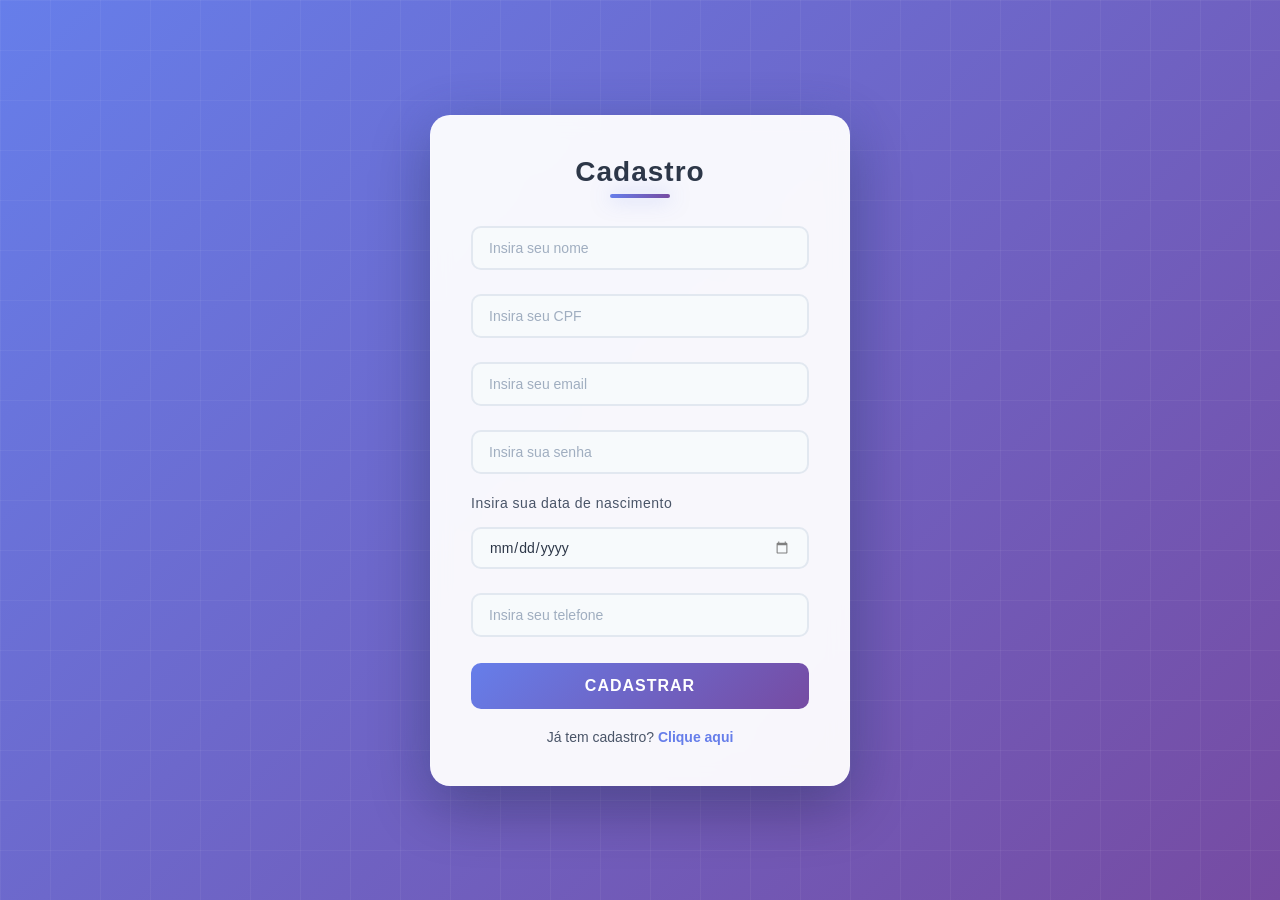
==== src/main/resources/templates/cadastro.html @ a70efd29 "beta version" ====
<!DOCTYPE html>
<html lang="en">
<head>
    <meta charset="UTF-8">
    <title>Estacionamento - Cadastro</title>
    <style>
        /* Reset e estilos base */
        * {
            margin: 0;
            padding: 0;
            box-sizing: border-box;
        }

        body {
            font-family: 'Segoe UI', Tahoma, Geneva, Verdana, sans-serif;
            min-height: 100vh;
            display: flex;
            justify-content: center;
            align-items: center;
            background: linear-gradient(135deg, #667eea 0%, #764ba2 100%);
            padding: 20px;
            position: relative;
            overflow-x: hidden;
        }

        /* Fundo com efeito tecnológico */
        body::before {
            content: '';
            position: fixed;
            top: 0;
            left: 0;
            right: 0;
            bottom: 0;
            background:
                linear-gradient(rgba(255,255,255,0.05) 1px, transparent 1px),
                linear-gradient(90deg, rgba(255,255,255,0.05) 1px, transparent 1px);
            background-size: 50px 50px;
            pointer-events: none;
            z-index: 0;
        }

        form {
            background: rgba(255, 255, 255, 0.95);
            backdrop-filter: blur(10px);
            padding: 40px;
            border-radius: 20px;
            box-shadow:
                0 20px 60px rgba(0, 0, 0, 0.3),
                0 0 40px rgba(102, 126, 234, 0.3);
            width: 100%;
            max-width: 420px;
            position: relative;
            z-index: 1;
            transition: transform 0.3s ease, box-shadow 0.3s ease;
            border: 1px solid rgba(255, 255, 255, 0.2);
            animation: slideUp 0.6s ease-out;
        }

        form:hover {
            transform: translateY(-5px);
            box-shadow:
                0 25px 70px rgba(0, 0, 0, 0.4),
                0 0 60px rgba(102, 126, 234, 0.4);
        }

        h2 {
            color: #2d3748;
            font-size: 28px;
            font-weight: 700;
            text-align: center;
            margin-bottom: 30px;
            position: relative;
            letter-spacing: 1px;
        }

        h2::after {
            content: '';
            position: absolute;
            bottom: -10px;
            left: 50%;
            transform: translateX(-50%);
            width: 60px;
            height: 4px;
            background: linear-gradient(90deg, #667eea, #764ba2);
            border-radius: 2px;
            box-shadow: 0 0 20px rgba(102, 126, 234, 0.5);
        }

        h4 {
            color: #4a5568;
            font-size: 14px;
            font-weight: 500;
            margin: 5px 0 8px 0;
            text-align: left;
            letter-spacing: 0.5px;
        }

        h3 {
            text-align: center;
            margin-top: 20px;
            font-size: 14px;
            font-weight: 400;
            color: #4a5568;
        }

        h3 a {
            color: #667eea;
            text-decoration: none;
            font-weight: 600;
            transition: all 0.3s ease;
            position: relative;
        }

        h3 a::after {
            content: '';
            position: absolute;
            bottom: -2px;
            left: 0;
            width: 0;
            height: 2px;
            background: linear-gradient(90deg, #667eea, #764ba2);
            transition: width 0.3s ease;
        }

        h3 a:hover {
            color: #764ba2;
        }

        h3 a:hover::after {
            width: 100%;
        }

        input {
            width: 100%;
            padding: 12px 16px;
            margin: 8px 0 16px 0;
            border: 2px solid #e2e8f0;
            border-radius: 10px;
            font-size: 14px;
            transition: all 0.3s ease;
            background: #f7fafc;
            color: #2d3748;
            outline: none;
            font-family: inherit;
            animation: fadeIn 0.5s ease-out forwards;
            opacity: 0;
        }

        /* Delay para cada input */
        input:nth-child(1) { animation-delay: 0.1s; }
        input:nth-child(2) { animation-delay: 0.2s; }
        input:nth-child(3) { animation-delay: 0.3s; }
        input:nth-child(4) { animation-delay: 0.4s; }
        input:nth-child(5) { animation-delay: 0.5s; }
        input:nth-child(6) { animation-delay: 0.6s; }

        input:focus {
            border-color: #667eea;
            background: white;
            box-shadow: 0 0 0 4px rgba(102, 126, 234, 0.1);
            transform: scale(1.01);
        }

        input::placeholder {
            color: #a0aec0;
            font-weight: 300;
        }

        input:hover {
            border-color: #a0aec0;
            background: white;
        }

        /* Inputs específicos */
        input[type="date"] {
            color: #2d3748;
            cursor: pointer;
            padding: 10px 16px;
        }

        input[type="date"]::-webkit-calendar-picker-indicator {
            filter: invert(0.5);
            cursor: pointer;
        }

        input[type="number"]::-webkit-inner-spin-button,
        input[type="number"]::-webkit-outer-spin-button {
            -webkit-appearance: none;
            margin: 0;
        }

        input[type="number"] {
            -moz-appearance: textfield;
        }

        button[type="submit"] {
            width: 100%;
            padding: 14px;
            background: linear-gradient(135deg, #667eea 0%, #764ba2 100%);
            color: white;
            border: none;
            border-radius: 10px;
            font-size: 16px;
            font-weight: 600;
            cursor: pointer;
            transition: all 0.3s ease;
            margin-top: 10px;
            letter-spacing: 1px;
            text-transform: uppercase;
            position: relative;
            overflow: hidden;
        }

        button[type="submit"]::before {
            content: '';
            position: absolute;
            top: 0;
            left: -100%;
            width: 100%;
            height: 100%;
            background: linear-gradient(90deg, transparent, rgba(255,255,255,0.2), transparent);
            transition: left 0.5s ease;
        }

        button[type="submit"]:hover {
            transform: translateY(-2px);
            box-shadow: 0 10px 30px rgba(102, 126, 234, 0.4);
        }

        button[type="submit"]:hover::before {
            left: 100%;
        }

        button[type="submit"]:active {
            transform: translateY(0px);
            box-shadow: 0 5px 15px rgba(102, 126, 234, 0.3);
        }

        /* Animações */
        @keyframes slideUp {
            from {
                opacity: 0;
                transform: translateY(30px);
            }
            to {
                opacity: 1;
                transform: translateY(0);
            }
        }

        @keyframes fadeIn {
            from {
                opacity: 0;
                transform: translateX(-20px);
            }
            to {
                opacity: 1;
                transform: translateX(0);
            }
        }

        /* Responsividade */
        @media (max-width: 480px) {
            form {
                padding: 25px 20px;
                margin: 10px;
            }

            h2 {
                font-size: 24px;
            }

            input {
                padding: 10px 14px;
                font-size: 13px;
            }

            button[type="submit"] {
                padding: 12px;
                font-size: 14px;
            }
        }
    </style>
</head>
<body>
<form method="post" action="/efetuarCadastro">
    <h2>Cadastro</h2>

    <input type="text" name="inputNomeCadastro" id="inputNome" placeholder="Insira seu nome">
    <input type="number" name="inputCPFCadastro" id="inputCPF" placeholder="Insira seu CPF">
    <input type="email" id="inputEmailCadastro" name="inputEmailCadastro" placeholder="Insira seu email">
    <input type="password" id="inputSenhaCadastro" name="inputSenhaCadastro" placeholder="Insira sua senha">

    <h4>Insira sua data de nascimento</h4>
    <input type="date" name="inputDataNascimentoCadastro" id="inputDataNascimento">

    <input type="number" name="inputTelefone" id="inputTelefone" placeholder="Insira seu telefone">

    <button type="submit">Cadastrar</button>

    <h3>Já tem cadastro? <a href="/">Clique aqui</a></h3>
</form>
</body>
</html>
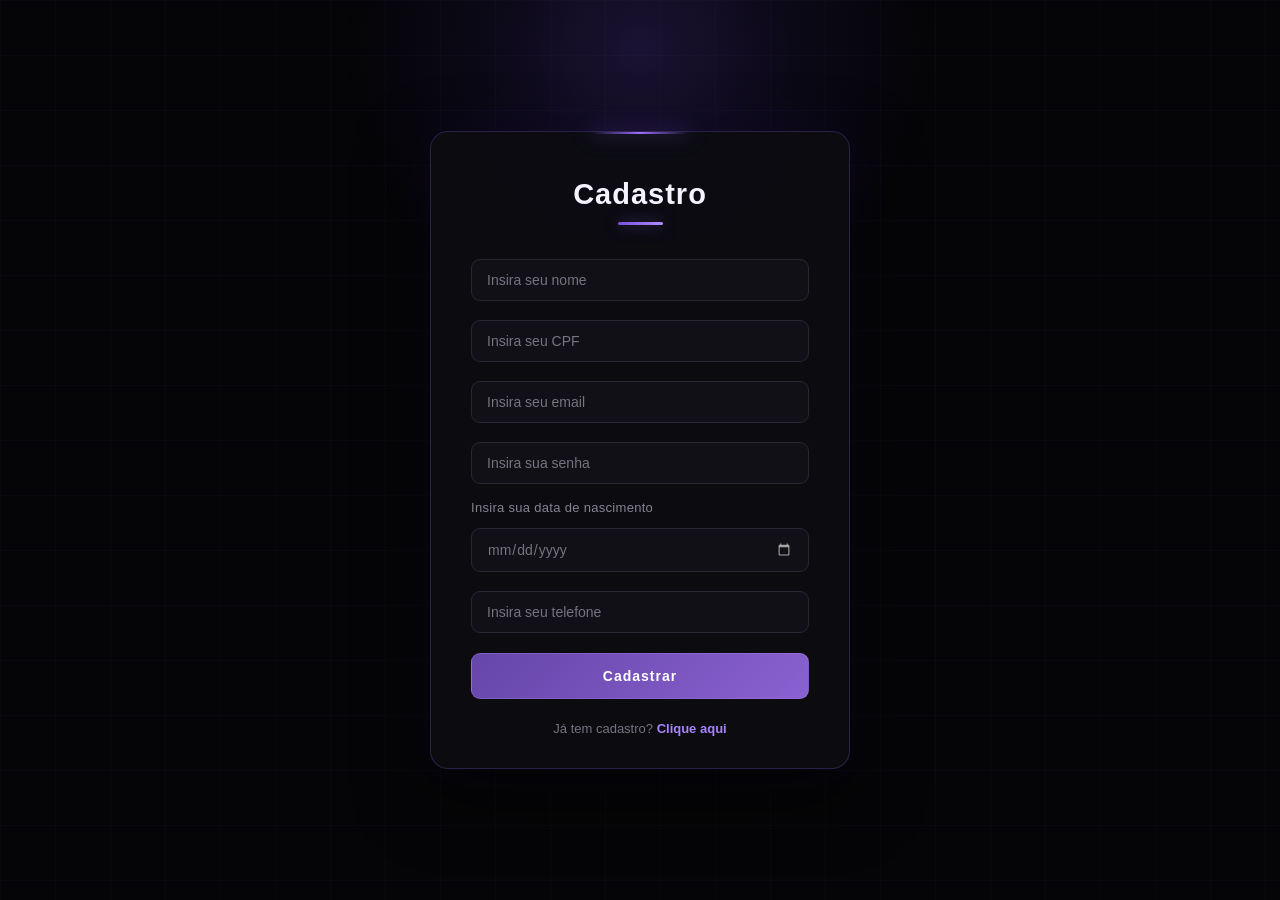
==== commit 45f85fb3: "v1" ====
--- a/src/main/resources/templates/cadastro.html
+++ b/src/main/resources/templates/cadastro.html
@@ -4,7 +4,6 @@
     <meta charset="UTF-8">
     <title>Estacionamento - Cadastro</title>
     <style>
-        /* Reset e estilos base */
         * {
             margin: 0;
             padding: 0;
@@ -17,169 +16,196 @@
             display: flex;
             justify-content: center;
             align-items: center;
-            background: linear-gradient(135deg, #667eea 0%, #764ba2 100%);
-            padding: 20px;
+            background: #050507;
+            padding: 25px 20px;
             position: relative;
             overflow-x: hidden;
         }
 
-        /* Fundo com efeito tecnológico */
         body::before {
             content: '';
             position: fixed;
-            top: 0;
-            left: 0;
-            right: 0;
-            bottom: 0;
+            inset: 0;
             background:
-                linear-gradient(rgba(255,255,255,0.05) 1px, transparent 1px),
-                linear-gradient(90deg, rgba(255,255,255,0.05) 1px, transparent 1px);
-            background-size: 50px 50px;
+                linear-gradient(rgba(150, 100, 255, 0.035) 1px, transparent 1px),
+                linear-gradient(90deg, rgba(150, 100, 255, 0.035) 1px, transparent 1px);
+            background-size: 55px 55px;
             pointer-events: none;
-            z-index: 0;
+        }
+
+        body::after {
+            content: '';
+            position: fixed;
+            width: 600px;
+            height: 600px;
+            top: -250px;
+            left: 50%;
+            transform: translateX(-50%);
+            background: radial-gradient(
+                circle,
+                rgba(125, 80, 255, 0.18) 0%,
+                rgba(100, 60, 220, 0.08) 35%,
+                transparent 70%
+            );
+            pointer-events: none;
         }
 
         form {
-            background: rgba(255, 255, 255, 0.95);
-            backdrop-filter: blur(10px);
-            padding: 40px;
-            border-radius: 20px;
-            box-shadow:
-                0 20px 60px rgba(0, 0, 0, 0.3),
-                0 0 40px rgba(102, 126, 234, 0.3);
+            background: rgba(12, 12, 17, 0.95);
+            backdrop-filter: blur(15px);
+            padding: 38px 40px 32px;
+            border-radius: 18px;
             width: 100%;
             max-width: 420px;
             position: relative;
             z-index: 1;
-            transition: transform 0.3s ease, box-shadow 0.3s ease;
-            border: 1px solid rgba(255, 255, 255, 0.2);
+            border: 1px solid rgba(155, 110, 255, 0.22);
+            box-shadow:
+                0 25px 70px rgba(0, 0, 0, 0.65),
+                0 0 50px rgba(120, 70, 255, 0.08);
             animation: slideUp 0.6s ease-out;
+            transition: 0.3s ease;
         }
 
         form:hover {
-            transform: translateY(-5px);
+            border-color: rgba(155, 110, 255, 0.4);
             box-shadow:
-                0 25px 70px rgba(0, 0, 0, 0.4),
-                0 0 60px rgba(102, 126, 234, 0.4);
-        }
-
-        h2 {
-            color: #2d3748;
-            font-size: 28px;
-            font-weight: 700;
-            text-align: center;
-            margin-bottom: 30px;
-            position: relative;
-            letter-spacing: 1px;
-        }
-
-        h2::after {
+                0 30px 80px rgba(0, 0, 0, 0.75),
+                0 0 60px rgba(120, 70, 255, 0.13);
+        }
+
+        form::before {
             content: '';
             position: absolute;
-            bottom: -10px;
+            top: 0;
             left: 50%;
             transform: translateX(-50%);
-            width: 60px;
-            height: 4px;
-            background: linear-gradient(90deg, #667eea, #764ba2);
-            border-radius: 2px;
-            box-shadow: 0 0 20px rgba(102, 126, 234, 0.5);
+            width: 100px;
+            height: 2px;
+            background: linear-gradient(
+                90deg,
+                transparent,
+                #9a6cff,
+                transparent
+            );
+            box-shadow: 0 0 20px rgba(154, 108, 255, 0.8);
+        }
+
+        h2 {
+            color: #f5f3ff;
+            font-size: 29px;
+            font-weight: 600;
+            text-align: center;
+            margin: 8px 0 28px;
+            letter-spacing: 1px;
+        }
+
+        h2::after {
+            content: '';
+            display: block;
+            width: 45px;
+            height: 3px;
+            margin: 11px auto 0;
+            border-radius: 5px;
+            background: linear-gradient(90deg, #7650d9, #b18cff);
+            box-shadow: 0 0 15px rgba(150, 100, 255, 0.5);
         }
 
         h4 {
-            color: #4a5568;
-            font-size: 14px;
+            color: #888391;
+            font-size: 13px;
             font-weight: 500;
-            margin: 5px 0 8px 0;
-            text-align: left;
-            letter-spacing: 0.5px;
+            margin: 3px 0 7px;
+            letter-spacing: 0.3px;
         }
 
         h3 {
             text-align: center;
-            margin-top: 20px;
-            font-size: 14px;
+            margin-top: 22px;
+            font-size: 13px;
             font-weight: 400;
-            color: #4a5568;
+            color: #777481;
         }
 
         h3 a {
-            color: #667eea;
+            color: #a984ff;
             text-decoration: none;
             font-weight: 600;
-            transition: all 0.3s ease;
-            position: relative;
-        }
-
-        h3 a::after {
-            content: '';
-            position: absolute;
-            bottom: -2px;
-            left: 0;
-            width: 0;
-            height: 2px;
-            background: linear-gradient(90deg, #667eea, #764ba2);
-            transition: width 0.3s ease;
+            transition: 0.3s ease;
         }
 
         h3 a:hover {
-            color: #764ba2;
-        }
-
-        h3 a:hover::after {
-            width: 100%;
+            color: #c2a9ff;
+            text-shadow: 0 0 12px rgba(170, 130, 255, 0.4);
         }
 
         input {
             width: 100%;
-            padding: 12px 16px;
-            margin: 8px 0 16px 0;
-            border: 2px solid #e2e8f0;
-            border-radius: 10px;
+            padding: 12px 15px;
+            margin: 6px 0 13px;
+            border: 1px solid #292732;
+            border-radius: 9px;
             font-size: 14px;
-            transition: all 0.3s ease;
-            background: #f7fafc;
-            color: #2d3748;
+            background: #101016;
+            color: #eeeaff;
             outline: none;
             font-family: inherit;
+            transition: 0.3s ease;
             animation: fadeIn 0.5s ease-out forwards;
             opacity: 0;
         }
 
-        /* Delay para cada input */
-        input:nth-child(1) { animation-delay: 0.1s; }
-        input:nth-child(2) { animation-delay: 0.2s; }
-        input:nth-child(3) { animation-delay: 0.3s; }
-        input:nth-child(4) { animation-delay: 0.4s; }
-        input:nth-child(5) { animation-delay: 0.5s; }
-        input:nth-child(6) { animation-delay: 0.6s; }
+        input:nth-child(1) {
+            animation-delay: 0.1s;
+        }
+
+        input:nth-child(2) {
+            animation-delay: 0.2s;
+        }
+
+        input:nth-child(3) {
+            animation-delay: 0.3s;
+        }
+
+        input:nth-child(4) {
+            animation-delay: 0.4s;
+        }
+
+        input:nth-child(5) {
+            animation-delay: 0.5s;
+        }
+
+        input:nth-child(6) {
+            animation-delay: 0.6s;
+        }
 
         input:focus {
-            border-color: #667eea;
-            background: white;
-            box-shadow: 0 0 0 4px rgba(102, 126, 234, 0.1);
-            transform: scale(1.01);
+            border-color: #9068e8;
+            background: #12121a;
+            box-shadow:
+                0 0 0 3px rgba(144, 104, 232, 0.08),
+                0 0 20px rgba(144, 104, 232, 0.08);
+        }
+
+        input:hover {
+            border-color: #3b3549;
         }
 
         input::placeholder {
-            color: #a0aec0;
-            font-weight: 300;
-        }
-
-        input:hover {
-            border-color: #a0aec0;
-            background: white;
-        }
-
-        /* Inputs específicos */
+            color: #777382;
+        }
+
         input[type="date"] {
-            color: #2d3748;
+            color: #777382;
             cursor: pointer;
-            padding: 10px 16px;
+        }
+
+        input[type="date"]:focus {
+            color: #eeeaff;
         }
 
         input[type="date"]::-webkit-calendar-picker-indicator {
-            filter: invert(0.5);
+            filter: invert(0.65);
             cursor: pointer;
         }
 
@@ -196,17 +222,20 @@
         button[type="submit"] {
             width: 100%;
             padding: 14px;
-            background: linear-gradient(135deg, #667eea 0%, #764ba2 100%);
+            margin-top: 7px;
+            border: 1px solid rgba(177, 140, 255, 0.3);
+            border-radius: 9px;
+            background: linear-gradient(
+                135deg,
+                #6546a9,
+                #8a61d1
+            );
             color: white;
-            border: none;
-            border-radius: 10px;
-            font-size: 16px;
+            font-size: 14px;
             font-weight: 600;
             cursor: pointer;
-            transition: all 0.3s ease;
-            margin-top: 10px;
             letter-spacing: 1px;
-            text-transform: uppercase;
+            transition: 0.3s ease;
             position: relative;
             overflow: hidden;
         }
@@ -214,75 +243,87 @@
         button[type="submit"]::before {
             content: '';
             position: absolute;
-            top: 0;
-            left: -100%;
-            width: 100%;
-            height: 100%;
-            background: linear-gradient(90deg, transparent, rgba(255,255,255,0.2), transparent);
-            transition: left 0.5s ease;
+            inset: 0;
+            background: linear-gradient(
+                90deg,
+                transparent,
+                rgba(255,255,255,0.15),
+                transparent
+            );
+            transform: translateX(-100%);
+            transition: 0.5s ease;
         }
 
         button[type="submit"]:hover {
             transform: translateY(-2px);
-            box-shadow: 0 10px 30px rgba(102, 126, 234, 0.4);
+            background: linear-gradient(
+                135deg,
+                #7351bb,
+                #956be0
+            );
+            box-shadow:
+                0 10px 30px rgba(120, 75, 220, 0.25),
+                0 0 20px rgba(140, 90, 240, 0.12);
         }
 
         button[type="submit"]:hover::before {
-            left: 100%;
+            transform: translateX(100%);
         }
 
         button[type="submit"]:active {
-            transform: translateY(0px);
-            box-shadow: 0 5px 15px rgba(102, 126, 234, 0.3);
-        }
-
-        /* Animações */
+            transform: translateY(0);
+        }
+
         @keyframes slideUp {
             from {
                 opacity: 0;
-                transform: translateY(30px);
-            }
+                transform: translateY(30px) scale(0.97);
+            }
+
+            to {
+                opacity: 1;
+                transform: translateY(0) scale(1);
+            }
+        }
+
+        @keyframes fadeIn {
+            from {
+                opacity: 0;
+                transform: translateY(10px);
+            }
+
             to {
                 opacity: 1;
                 transform: translateY(0);
             }
         }
 
-        @keyframes fadeIn {
-            from {
-                opacity: 0;
-                transform: translateX(-20px);
-            }
-            to {
-                opacity: 1;
-                transform: translateX(0);
-            }
-        }
-
-        /* Responsividade */
         @media (max-width: 480px) {
+            body {
+                padding: 20px 15px;
+            }
+
             form {
-                padding: 25px 20px;
-                margin: 10px;
+                padding: 32px 22px 28px;
             }
 
             h2 {
-                font-size: 24px;
+                font-size: 26px;
             }
 
             input {
-                padding: 10px 14px;
+                padding: 11px 13px;
                 font-size: 13px;
             }
 
             button[type="submit"] {
-                padding: 12px;
-                font-size: 14px;
+                padding: 13px;
             }
         }
     </style>
 </head>
 <body>
+
 <form method="post" action="/efetuarCadastro">
     <h2>Cadastro</h2>
 
@@ -292,6 +333,7 @@
     <input type="password" id="inputSenhaCadastro" name="inputSenhaCadastro" placeholder="Insira sua senha">
 
     <h4>Insira sua data de nascimento</h4>
+
     <input type="date" name="inputDataNascimentoCadastro" id="inputDataNascimento">
 
     <input type="number" name="inputTelefone" id="inputTelefone" placeholder="Insira seu telefone">
@@ -300,5 +342,6 @@
 
     <h3>Já tem cadastro? <a href="/">Clique aqui</a></h3>
 </form>
+
 </body>
 </html>
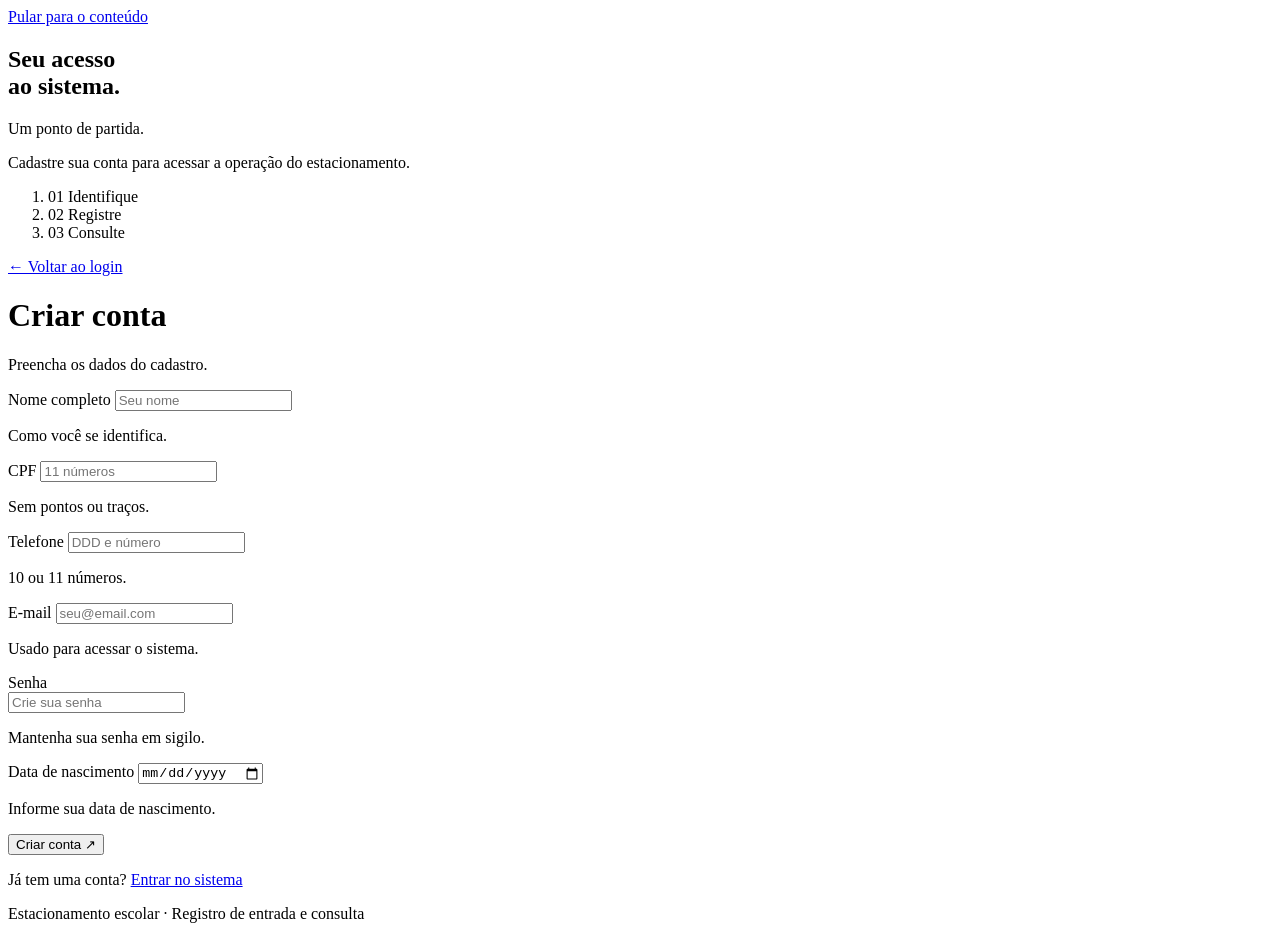
==== commit 2db17240: "v2.0" ====
--- a/src/main/resources/templates/cadastro.html
+++ b/src/main/resources/templates/cadastro.html
@@ -1,347 +1,184 @@
-<!DOCTYPE html>
-<html lang="en">
-<head>
-    <meta charset="UTF-8">
-    <title>Estacionamento - Cadastro</title>
-    <style>
-        * {
-            margin: 0;
-            padding: 0;
-            box-sizing: border-box;
-        }
-
-        body {
-            font-family: 'Segoe UI', Tahoma, Geneva, Verdana, sans-serif;
-            min-height: 100vh;
-            display: flex;
-            justify-content: center;
-            align-items: center;
-            background: #050507;
-            padding: 25px 20px;
-            position: relative;
-            overflow-x: hidden;
-        }
-
-        body::before {
-            content: '';
-            position: fixed;
-            inset: 0;
-            background:
-                linear-gradient(rgba(150, 100, 255, 0.035) 1px, transparent 1px),
-                linear-gradient(90deg, rgba(150, 100, 255, 0.035) 1px, transparent 1px);
-            background-size: 55px 55px;
-            pointer-events: none;
-        }
-
-        body::after {
-            content: '';
-            position: fixed;
-            width: 600px;
-            height: 600px;
-            top: -250px;
-            left: 50%;
-            transform: translateX(-50%);
-            background: radial-gradient(
-                circle,
-                rgba(125, 80, 255, 0.18) 0%,
-                rgba(100, 60, 220, 0.08) 35%,
-                transparent 70%
-            );
-            pointer-events: none;
-        }
-
-        form {
-            background: rgba(12, 12, 17, 0.95);
-            backdrop-filter: blur(15px);
-            padding: 38px 40px 32px;
-            border-radius: 18px;
-            width: 100%;
-            max-width: 420px;
-            position: relative;
-            z-index: 1;
-            border: 1px solid rgba(155, 110, 255, 0.22);
-            box-shadow:
-                0 25px 70px rgba(0, 0, 0, 0.65),
-                0 0 50px rgba(120, 70, 255, 0.08);
-            animation: slideUp 0.6s ease-out;
-            transition: 0.3s ease;
-        }
-
-        form:hover {
-            border-color: rgba(155, 110, 255, 0.4);
-            box-shadow:
-                0 30px 80px rgba(0, 0, 0, 0.75),
-                0 0 60px rgba(120, 70, 255, 0.13);
-        }
-
-        form::before {
-            content: '';
-            position: absolute;
-            top: 0;
-            left: 50%;
-            transform: translateX(-50%);
-            width: 100px;
-            height: 2px;
-            background: linear-gradient(
-                90deg,
-                transparent,
-                #9a6cff,
-                transparent
-            );
-            box-shadow: 0 0 20px rgba(154, 108, 255, 0.8);
-        }
-
-        h2 {
-            color: #f5f3ff;
-            font-size: 29px;
-            font-weight: 600;
-            text-align: center;
-            margin: 8px 0 28px;
-            letter-spacing: 1px;
-        }
-
-        h2::after {
-            content: '';
-            display: block;
-            width: 45px;
-            height: 3px;
-            margin: 11px auto 0;
-            border-radius: 5px;
-            background: linear-gradient(90deg, #7650d9, #b18cff);
-            box-shadow: 0 0 15px rgba(150, 100, 255, 0.5);
-        }
-
-        h4 {
-            color: #888391;
-            font-size: 13px;
-            font-weight: 500;
-            margin: 3px 0 7px;
-            letter-spacing: 0.3px;
-        }
-
-        h3 {
-            text-align: center;
-            margin-top: 22px;
-            font-size: 13px;
-            font-weight: 400;
-            color: #777481;
-        }
-
-        h3 a {
-            color: #a984ff;
-            text-decoration: none;
-            font-weight: 600;
-            transition: 0.3s ease;
-        }
-
-        h3 a:hover {
-            color: #c2a9ff;
-            text-shadow: 0 0 12px rgba(170, 130, 255, 0.4);
-        }
-
-        input {
-            width: 100%;
-            padding: 12px 15px;
-            margin: 6px 0 13px;
-            border: 1px solid #292732;
-            border-radius: 9px;
-            font-size: 14px;
-            background: #101016;
-            color: #eeeaff;
-            outline: none;
-            font-family: inherit;
-            transition: 0.3s ease;
-            animation: fadeIn 0.5s ease-out forwards;
-            opacity: 0;
-        }
-
-        input:nth-child(1) {
-            animation-delay: 0.1s;
-        }
-
-        input:nth-child(2) {
-            animation-delay: 0.2s;
-        }
-
-        input:nth-child(3) {
-            animation-delay: 0.3s;
-        }
-
-        input:nth-child(4) {
-            animation-delay: 0.4s;
-        }
-
-        input:nth-child(5) {
-            animation-delay: 0.5s;
-        }
-
-        input:nth-child(6) {
-            animation-delay: 0.6s;
-        }
-
-        input:focus {
-            border-color: #9068e8;
-            background: #12121a;
-            box-shadow:
-                0 0 0 3px rgba(144, 104, 232, 0.08),
-                0 0 20px rgba(144, 104, 232, 0.08);
-        }
-
-        input:hover {
-            border-color: #3b3549;
-        }
-
-        input::placeholder {
-            color: #777382;
-        }
-
-        input[type="date"] {
-            color: #777382;
-            cursor: pointer;
-        }
-
-        input[type="date"]:focus {
-            color: #eeeaff;
-        }
-
-        input[type="date"]::-webkit-calendar-picker-indicator {
-            filter: invert(0.65);
-            cursor: pointer;
-        }
-
-        input[type="number"]::-webkit-inner-spin-button,
-        input[type="number"]::-webkit-outer-spin-button {
-            -webkit-appearance: none;
-            margin: 0;
-        }
-
-        input[type="number"] {
-            -moz-appearance: textfield;
-        }
-
-        button[type="submit"] {
-            width: 100%;
-            padding: 14px;
-            margin-top: 7px;
-            border: 1px solid rgba(177, 140, 255, 0.3);
-            border-radius: 9px;
-            background: linear-gradient(
-                135deg,
-                #6546a9,
-                #8a61d1
-            );
-            color: white;
-            font-size: 14px;
-            font-weight: 600;
-            cursor: pointer;
-            letter-spacing: 1px;
-            transition: 0.3s ease;
-            position: relative;
-            overflow: hidden;
-        }
-
-        button[type="submit"]::before {
-            content: '';
-            position: absolute;
-            inset: 0;
-            background: linear-gradient(
-                90deg,
-                transparent,
-                rgba(255,255,255,0.15),
-                transparent
-            );
-            transform: translateX(-100%);
-            transition: 0.5s ease;
-        }
-
-        button[type="submit"]:hover {
-            transform: translateY(-2px);
-            background: linear-gradient(
-                135deg,
-                #7351bb,
-                #956be0
-            );
-            box-shadow:
-                0 10px 30px rgba(120, 75, 220, 0.25),
-                0 0 20px rgba(140, 90, 240, 0.12);
-        }
-
-        button[type="submit"]:hover::before {
-            transform: translateX(100%);
-        }
-
-        button[type="submit"]:active {
-            transform: translateY(0);
-        }
-
-        @keyframes slideUp {
-            from {
-                opacity: 0;
-                transform: translateY(30px) scale(0.97);
-            }
-
-            to {
-                opacity: 1;
-                transform: translateY(0) scale(1);
-            }
-        }
-
-        @keyframes fadeIn {
-            from {
-                opacity: 0;
-                transform: translateY(10px);
-            }
-
-            to {
-                opacity: 1;
-                transform: translateY(0);
-            }
-        }
-
-        @media (max-width: 480px) {
-            body {
-                padding: 20px 15px;
-            }
-
-            form {
-                padding: 32px 22px 28px;
-            }
-
-            h2 {
-                font-size: 26px;
-            }
-
-            input {
-                padding: 11px 13px;
-                font-size: 13px;
-            }
-
-            button[type="submit"] {
-                padding: 13px;
-            }
-        }
-    </style>
-</head>
-<body>
-
-<form method="post" action="/efetuarCadastro">
-    <h2>Cadastro</h2>
-
-    <input type="text" name="inputNomeCadastro" id="inputNome" placeholder="Insira seu nome">
-    <input type="number" name="inputCPFCadastro" id="inputCPF" placeholder="Insira seu CPF">
-    <input type="email" id="inputEmailCadastro" name="inputEmailCadastro" placeholder="Insira seu email">
-    <input type="password" id="inputSenhaCadastro" name="inputSenhaCadastro" placeholder="Insira sua senha">
-
-    <h4>Insira sua data de nascimento</h4>
-
-    <input type="date" name="inputDataNascimentoCadastro" id="inputDataNascimento">
-
-    <input type="number" name="inputTelefone" id="inputTelefone" placeholder="Insira seu telefone">
-
-    <button type="submit">Cadastrar</button>
-
-    <h3>Já tem cadastro? <a href="/">Clique aqui</a></h3>
-</form>
-
-</body>
-</html>+<!doctype html>
+<html lang="pt-BR" xmlns:th="http://www.thymeleaf.org">
+  <head
+    th:replace="~{fragments/layout :: head('Criar conta', '/css/system.css')}"
+  ></head>
+  <body id="top" class="auth-page">
+    <a class="skip-link" href="#conteudo">Pular para o conteúdo</a>
+    <div class="auth-layout">
+      <aside class="auth-scene">
+        <a th:replace="~{fragments/layout :: brand}"></a>
+        <div class="auth-story">
+          <h2>
+            Seu acesso
+            <br />
+            <span>ao sistema.</span>
+          </h2>
+          <p class="auth-tagline">Um ponto de partida.</p>
+          <p class="auth-description">
+            Cadastre sua conta para acessar a operação do estacionamento.
+          </p>
+        </div>
+        <ol class="auth-steps" aria-label="O fluxo do sistema">
+          <li>
+            <span>01</span>
+            Identifique
+          </li>
+          <li>
+            <span>02</span>
+            Registre
+          </li>
+          <li>
+            <span>03</span>
+            Consulte
+          </li>
+        </ol>
+      </aside>
+      <main class="auth-main" id="conteudo">
+        <div class="auth-content auth-content-wide">
+          <a class="back-link" href="/login">← Voltar ao login</a>
+          <h1>Criar conta</h1>
+          <p class="muted">Preencha os dados do cadastro.</p>
+          <p
+            class="notice notice-error"
+            role="alert"
+            th:if="${erroCadastro}"
+            th:text="${erroCadastro}"
+          ></p>
+          <form
+            action="/efetuarCadastro"
+            method="post"
+            data-submit
+            data-pending-label="Criando conta…"
+          >
+            <div class="field">
+              <label for="inputNome">Nome completo</label>
+              <input
+                type="text"
+                id="inputNome"
+                name="inputNomeCadastro"
+                autocomplete="name"
+                placeholder="Seu nome"
+                required
+                maxlength="120"
+                aria-describedby="name-help"
+                th:value="${usuario != null ? usuario.inputNomeCadastro : ''}"
+              />
+              <p class="field-help" id="name-help">Como você se identifica.</p>
+            </div>
+            <div class="field-row">
+              <div class="field">
+                <label for="inputCPF">CPF</label>
+                <input
+                  type="text"
+                  id="inputCPF"
+                  name="inputCPFCadastro"
+                  inputmode="numeric"
+                  pattern="[0-9]{11}"
+                  title="Informe os 11 números do CPF, sem pontos ou traços"
+                  maxlength="11"
+                  placeholder="11 números"
+                  required
+                  aria-describedby="cpf-help"
+                  th:value="${usuario != null ? usuario.inputCPFCadastro : ''}"
+                />
+                <p class="field-help" id="cpf-help">Sem pontos ou traços.</p>
+              </div>
+              <div class="field">
+                <label for="inputTelefone">Telefone</label>
+                <input
+                  type="tel"
+                  id="inputTelefone"
+                  name="inputTelefone"
+                  autocomplete="tel"
+                  inputmode="numeric"
+                  pattern="[0-9]{10,11}"
+                  title="Informe DDD e telefone: 10 ou 11 números"
+                  maxlength="11"
+                  placeholder="DDD e número"
+                  required
+                  aria-describedby="phone-help"
+                  th:value="${usuario != null ? usuario.inputTelefone : ''}"
+                />
+                <p class="field-help" id="phone-help">10 ou 11 números.</p>
+              </div>
+            </div>
+            <div class="field">
+              <label for="inputEmailCadastro">E-mail</label>
+              <input
+                type="email"
+                id="inputEmailCadastro"
+                name="inputEmailCadastro"
+                autocomplete="username"
+                placeholder="seu@email.com"
+                required
+                maxlength="254"
+                aria-describedby="email-help"
+                th:value="${usuario != null ? usuario.inputEmailCadastro : ''}"
+              />
+              <p class="field-help" id="email-help">
+                Usado para acessar o sistema.
+              </p>
+            </div>
+            <div class="field-row">
+              <div class="field">
+                <label for="inputSenhaCadastro">Senha</label>
+                <div class="password-field">
+                  <input
+                    type="password"
+                    id="inputSenhaCadastro"
+                    name="inputSenhaCadastro"
+                    autocomplete="new-password"
+                    placeholder="Crie sua senha"
+                    required
+                    aria-describedby="password-help"
+                  />
+                  <button
+                    type="button"
+                    class="password-toggle"
+                    data-password-toggle
+                    aria-controls="inputSenhaCadastro"
+                    aria-pressed="false"
+                    aria-label="Mostrar senha"
+                    hidden
+                  >
+                    Mostrar
+                  </button>
+                </div>
+                <p class="field-help" id="password-help">
+                  Mantenha sua senha em sigilo.
+                </p>
+              </div>
+              <div class="field">
+                <label for="inputDataNascimento">Data de nascimento</label>
+                <input
+                  type="date"
+                  id="inputDataNascimento"
+                  name="inputDataNascimentoCadastro"
+                  autocomplete="bday"
+                  required
+                  aria-describedby="birth-help"
+                  th:value="${usuario != null ? usuario.inputDataNascimentoCadastro : ''}"
+                />
+                <p class="field-help" id="birth-help">
+                  Informe sua data de nascimento.
+                </p>
+              </div>
+            </div>
+            <button class="button form-submit" type="submit">
+              Criar conta
+              <span aria-hidden="true">↗</span>
+            </button>
+          </form>
+          <p class="auth-switch">
+            Já tem uma conta?
+            <a href="/login">Entrar no sistema</a>
+          </p>
+        </div>
+        <p class="auth-footer">
+          Estacionamento escolar · Registro de entrada e consulta
+        </p>
+      </main>
+    </div>
+  </body>
+</html>
